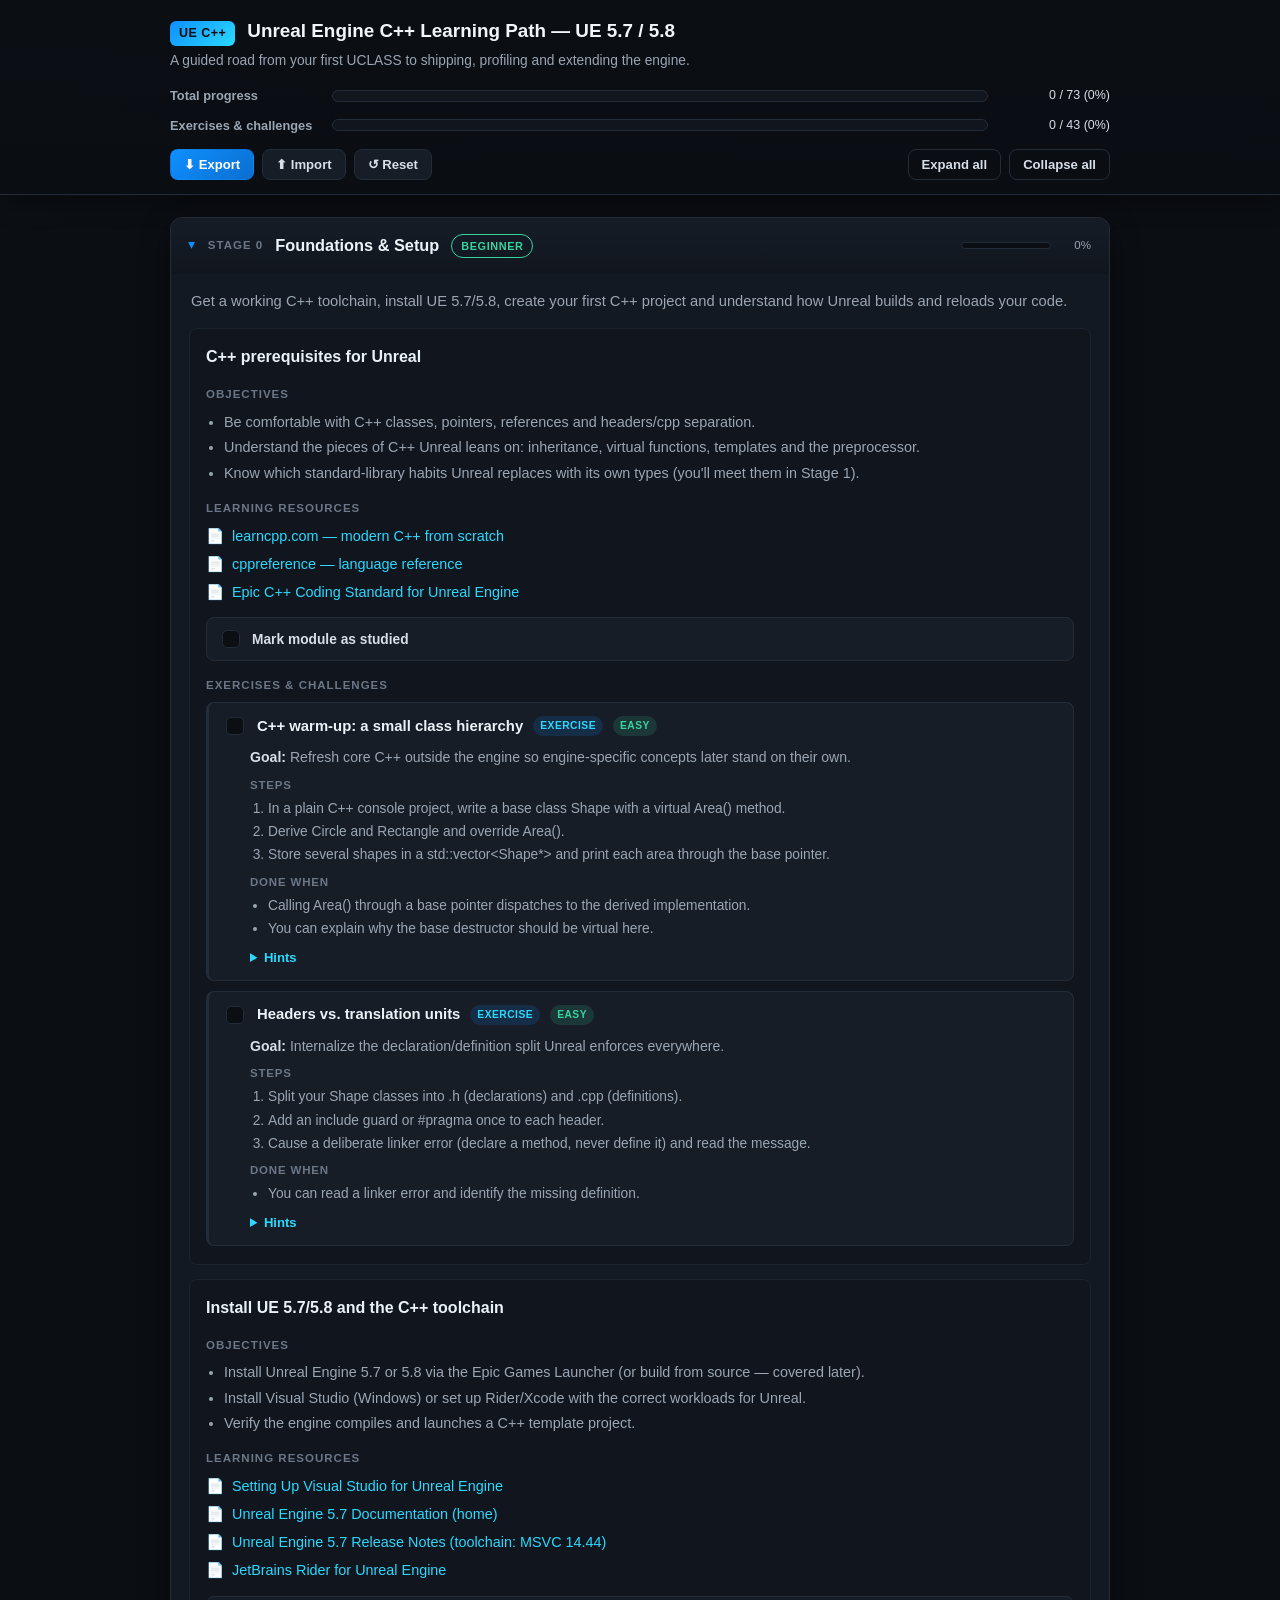
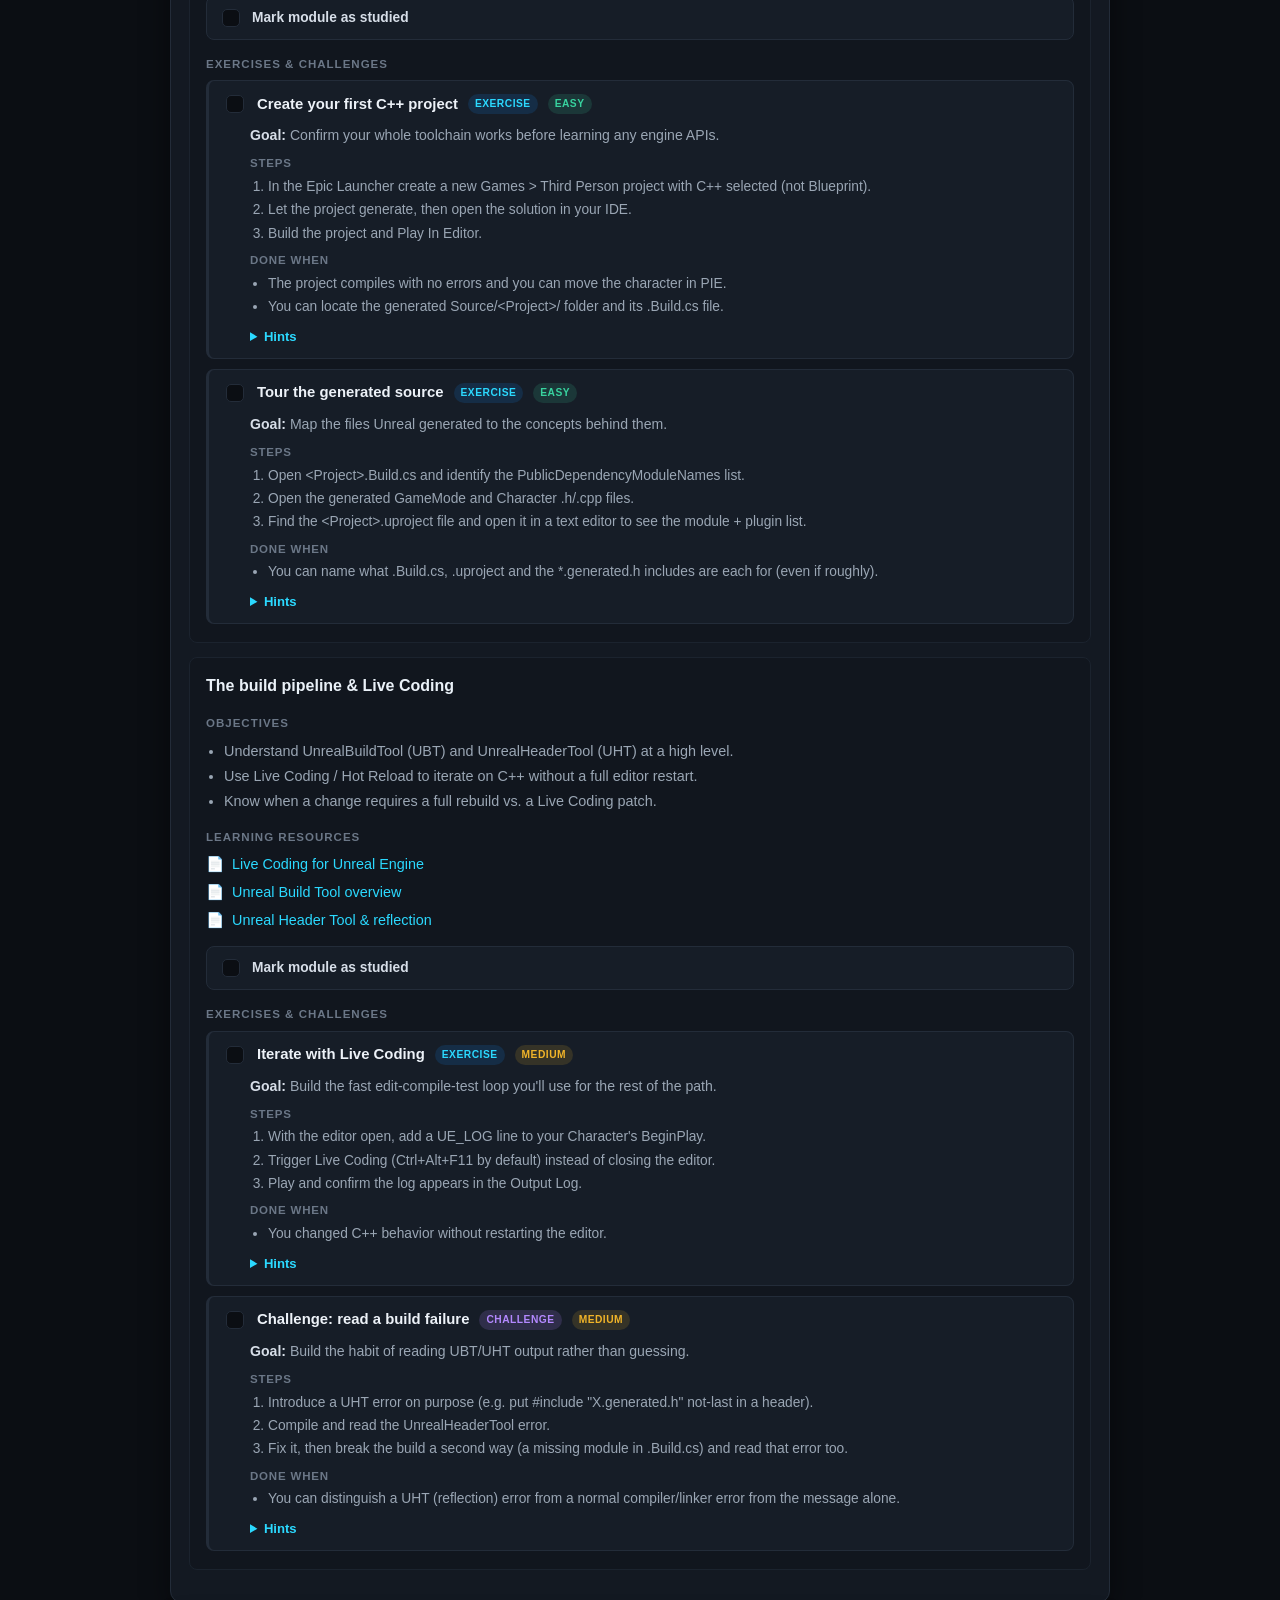
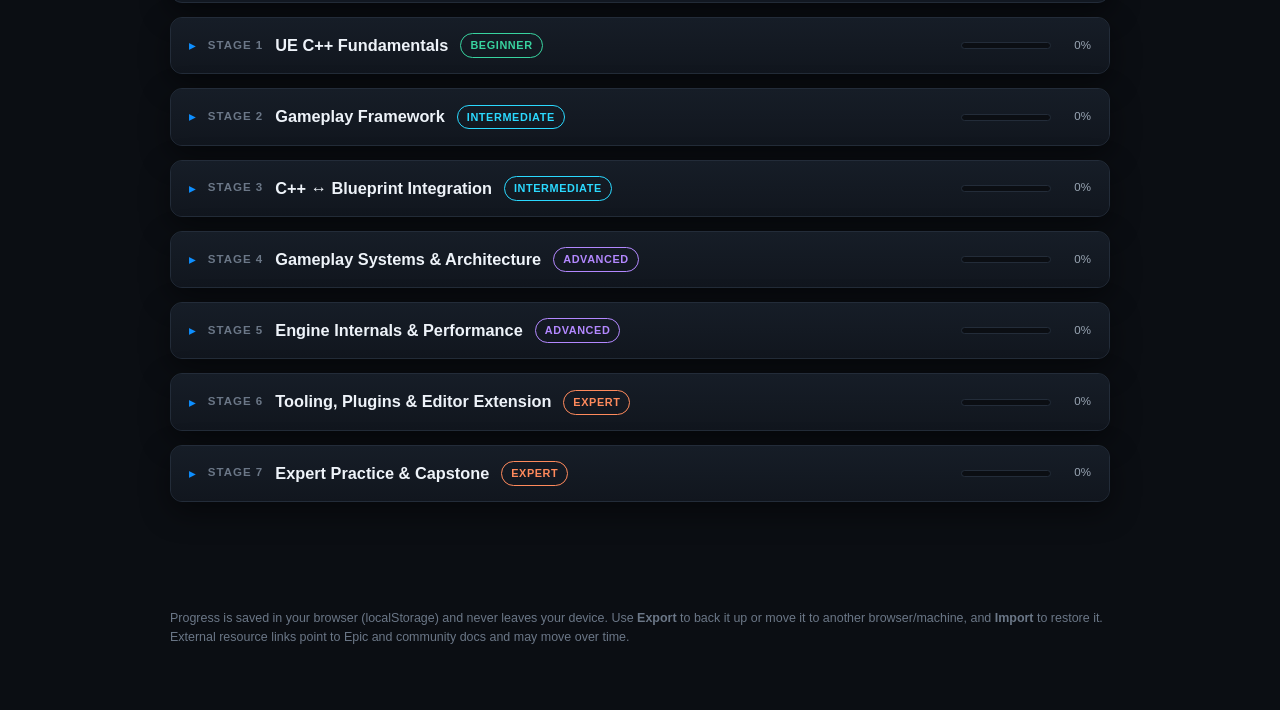
==== index.html @ 82c25a31 "Add UE 5.7/5.8 C++ learning path single-page app Beginner-to-expert curriculum (8 stages, 30 modules" ====
<!DOCTYPE html>
<html lang="en">
<head>
  <meta charset="UTF-8" />
  <meta name="viewport" content="width=device-width, initial-scale=1.0" />
  <meta name="description" content="A guided beginner-to-expert Unreal Engine 5.7/5.8 C++ learning path with exercises, challenges and trackable progress." />
  <title>Unreal Engine C++ Learning Path</title>
  <link rel="stylesheet" href="css/styles.css" />
</head>
<body>
  <header class="app-header">
    <div class="header-inner">
      <div class="title-row">
        <span class="app-logo">UE&nbsp;C++</span>
        <h1 id="app-title">Unreal Engine C++ Learning Path</h1>
      </div>
      <p id="app-subtitle"></p>

      <!-- Two progress bars: total (all items) and exercises/challenges only -->
      <div class="bars">
        <div class="bar-block">
          <span class="bar-name">Total progress</span>
          <div class="bar-track">
            <div id="total-fill" class="bar-fill" role="progressbar"
                 aria-label="Total progress" aria-valuemin="0" aria-valuemax="100" aria-valuenow="0"></div>
          </div>
          <span id="total-label" class="bar-value">0 / 0 (0%)</span>
        </div>
        <div class="bar-block">
          <span class="bar-name">Exercises &amp; challenges</span>
          <div class="bar-track">
            <div id="ex-fill" class="bar-fill" role="progressbar"
                 aria-label="Exercise and challenge progress" aria-valuemin="0" aria-valuemax="100" aria-valuenow="0"></div>
          </div>
          <span id="ex-label" class="bar-value">0 / 0 (0%)</span>
        </div>
      </div>

      <!-- Toolbar: progress import/export + view controls -->
      <div class="toolbar">
        <button id="btn-export" class="btn btn-primary" type="button" title="Download your progress as a JSON file">⬇ Export</button>
        <button id="btn-import" class="btn" type="button" title="Load progress from a JSON file">⬆ Import</button>
        <button id="btn-reset" class="btn btn-danger" type="button" title="Clear all saved progress">↺ Reset</button>
        <span class="toolbar-spacer"></span>
        <button id="btn-expand" class="btn btn-ghost" type="button">Expand all</button>
        <button id="btn-collapse" class="btn btn-ghost" type="button">Collapse all</button>
        <input id="import-file" type="file" accept="application/json,.json" hidden />
      </div>
    </div>
  </header>

  <main>
    <div id="content"><!-- stages rendered here by app.js --></div>
  </main>

  <footer class="app-footer">
    <p>
      Progress is saved in your browser (localStorage) and never leaves your device.
      Use <strong>Export</strong> to back it up or move it to another browser/machine, and <strong>Import</strong> to restore it.
      External resource links point to Epic and community docs and may move over time.
    </p>
  </footer>

  <div id="flash" class="flash" role="status" aria-live="polite"></div>

  <!-- Classic scripts (no modules / no fetch) so this works from file:// too. content.js MUST load first. -->
  <script src="js/content.js"></script>
  <script src="js/app.js"></script>
</body>
</html>
---- css/styles.css ----
/* =========================================================================
 * styles.css — UE dark / Epic-style theme for the C++ learning path.
 * Single dark theme. No external fonts/CDNs so it works offline / file://.
 * ====================================================================== */

:root {
  --bg: #0b0e13;
  --bg-elev: #11161e;
  --bg-elev-2: #161d27;
  --panel: #131922;
  --border: #232c39;
  --border-soft: #1b232e;
  --text: #d7dee8;
  --text-dim: #9aa6b4;
  --text-faint: #6b7787;
  --accent: #0e8fff;
  --accent-2: #2bd9ff;
  --accent-glow: rgba(14, 143, 255, 0.35);
  --ok: #38d39f;
  --warn: #f0b429;
  --err: #ff6b6b;

  --beginner: #38d39f;
  --intermediate: #2bd9ff;
  --advanced: #b388ff;
  --expert: #ff8a5c;

  --easy: #38d39f;
  --medium: #f0b429;
  --hard: #ff6b6b;

  --radius: 12px;
  --radius-sm: 8px;
  --shadow: 0 10px 30px rgba(0, 0, 0, 0.45);
  --maxw: 980px;
}

* { box-sizing: border-box; }

html, body { margin: 0; padding: 0; }

body {
  font-family: "Segoe UI", Roboto, Helvetica, Arial, system-ui, sans-serif;
  background:
    radial-gradient(1200px 600px at 80% -10%, rgba(14, 143, 255, 0.10), transparent 60%),
    radial-gradient(900px 500px at -10% 0%, rgba(43, 217, 255, 0.06), transparent 55%),
    var(--bg);
  color: var(--text);
  line-height: 1.55;
  min-height: 100vh;
}

a { color: var(--accent-2); text-decoration: none; }
a:hover { text-decoration: underline; }

/* ---------------------------------------------------------------- Header */
.app-header {
  position: sticky;
  top: 0;
  z-index: 50;
  background: linear-gradient(180deg, rgba(11, 14, 19, 0.98), rgba(11, 14, 19, 0.92));
  backdrop-filter: blur(8px);
  border-bottom: 1px solid var(--border);
  box-shadow: 0 6px 24px rgba(0, 0, 0, 0.4);
}

.header-inner {
  max-width: var(--maxw);
  margin: 0 auto;
  padding: 16px 20px 14px;
}

.title-row { display: flex; align-items: baseline; gap: 12px; flex-wrap: wrap; }

.app-logo {
  font-weight: 800;
  letter-spacing: 0.5px;
  font-size: 0.78rem;
  color: var(--bg);
  background: linear-gradient(135deg, var(--accent), var(--accent-2));
  padding: 3px 9px;
  border-radius: 6px;
  text-transform: uppercase;
}

#app-title {
  font-size: 1.18rem;
  font-weight: 700;
  margin: 0;
  color: #f2f6fb;
}

#app-subtitle {
  margin: 4px 0 0;
  color: var(--text-dim);
  font-size: 0.86rem;
}

/* Progress bars */
.bars { margin-top: 14px; display: grid; gap: 10px; }

.bar-block { display: grid; grid-template-columns: 150px 1fr auto; gap: 12px; align-items: center; }

.bar-name { font-size: 0.8rem; color: var(--text-dim); font-weight: 600; }

.bar-track {
  position: relative;
  height: 12px;
  background: var(--bg-elev);
  border: 1px solid var(--border);
  border-radius: 999px;
  overflow: hidden;
}

.bar-fill {
  position: absolute;
  left: 0; top: 0; bottom: 0;
  width: 0%;
  border-radius: 999px;
  transition: width 0.45s cubic-bezier(0.2, 0.8, 0.2, 1);
}

#total-fill { background: linear-gradient(90deg, var(--accent), var(--accent-2)); box-shadow: 0 0 14px var(--accent-glow); }
#ex-fill { background: linear-gradient(90deg, var(--expert), var(--warn)); box-shadow: 0 0 14px rgba(255, 138, 92, 0.3); }

.bar-value { font-size: 0.78rem; color: var(--text); font-variant-numeric: tabular-nums; min-width: 110px; text-align: right; }

/* Toolbar */
.toolbar { margin-top: 14px; display: flex; flex-wrap: wrap; gap: 8px; }

.btn {
  background: var(--bg-elev-2);
  color: var(--text);
  border: 1px solid var(--border);
  padding: 7px 13px;
  border-radius: var(--radius-sm);
  font-size: 0.82rem;
  font-weight: 600;
  cursor: pointer;
  transition: border-color 0.15s, background 0.15s, transform 0.05s;
}
.btn:hover { border-color: var(--accent); background: var(--panel); }
.btn:active { transform: translateY(1px); }
.btn-primary { background: linear-gradient(135deg, var(--accent), #0b6fd0); border-color: transparent; color: #fff; }
.btn-primary:hover { filter: brightness(1.08); }
.btn-danger:hover { border-color: var(--err); color: #ffd2d2; }
.btn-ghost { background: transparent; }

.toolbar-spacer { flex: 1 1 auto; }

/* ---------------------------------------------------------------- Main */
main { max-width: var(--maxw); margin: 0 auto; padding: 22px 20px 80px; }

/* Stage */
.stage {
  background: var(--panel);
  border: 1px solid var(--border);
  border-radius: var(--radius);
  margin-bottom: 14px;
  overflow: hidden;
  box-shadow: var(--shadow);
}

.stage-header {
  width: 100%;
  display: flex;
  align-items: center;
  gap: 12px;
  padding: 15px 18px;
  background: linear-gradient(180deg, var(--bg-elev-2), var(--bg-elev));
  border: none;
  cursor: pointer;
  text-align: left;
  color: var(--text);
  font: inherit;
}
.stage-header:hover { background: var(--bg-elev-2); }

.caret { display: inline-block; transition: transform 0.2s; color: var(--accent); font-size: 0.85rem; }
.stage.open .caret { transform: rotate(90deg); }

.stage-index { font-size: 0.72rem; color: var(--text-faint); font-weight: 700; text-transform: uppercase; letter-spacing: 1px; }
.stage-title { font-size: 1.02rem; font-weight: 700; color: #eef3f9; flex: 0 1 auto; }

.level-badge {
  font-size: 0.68rem;
  font-weight: 700;
  text-transform: uppercase;
  letter-spacing: 0.6px;
  padding: 3px 9px;
  border-radius: 999px;
  border: 1px solid currentColor;
}
.level-beginner { color: var(--beginner); }
.level-intermediate { color: var(--intermediate); }
.level-advanced { color: var(--advanced); }
.level-expert { color: var(--expert); }
.level-advanced-expert { color: var(--advanced); }

.stage-mini { margin-left: auto; display: flex; align-items: center; gap: 8px; }
.stage-mini-track { display: inline-block; width: 90px; height: 7px; background: var(--bg); border: 1px solid var(--border); border-radius: 999px; overflow: hidden; }
.stage-mini-fill { display: block; height: 100%; width: 0%; background: linear-gradient(90deg, var(--accent), var(--accent-2)); transition: width 0.4s ease; }
.stage-mini-label { font-size: 0.72rem; color: var(--text-dim); min-width: 32px; text-align: right; font-variant-numeric: tabular-nums; }

.stage-body { display: none; padding: 6px 18px 18px; }
.stage.open .stage-body { display: block; }

.stage-summary { color: var(--text-dim); margin: 10px 2px 16px; font-size: 0.92rem; }

/* Module */
.module {
  background: var(--bg-elev);
  border: 1px solid var(--border-soft);
  border-radius: var(--radius-sm);
  padding: 16px 16px 18px;
  margin-bottom: 14px;
}
.module-title { margin: 0 0 6px; font-size: 1.0rem; color: #eaf1f8; }

.section-label {
  margin: 16px 0 7px;
  font-size: 0.72rem;
  letter-spacing: 1px;
  text-transform: uppercase;
  color: var(--text-faint);
  font-weight: 700;
}

.objectives, .resources { margin: 0; padding-left: 18px; }
.objectives li { margin: 3px 0; color: var(--text-dim); font-size: 0.9rem; }

.resources { list-style: none; padding-left: 0; }
.resources li { display: flex; align-items: baseline; gap: 8px; margin: 5px 0; font-size: 0.9rem; }
.res-icon { font-size: 0.92rem; }

/* Study checkbox row */
.study-row {
  margin-top: 14px;
  display: flex;
  align-items: center;
  gap: 9px;
  padding: 9px 11px;
  background: var(--bg-elev-2);
  border: 1px solid var(--border);
  border-radius: var(--radius-sm);
}
.study-label { font-size: 0.86rem; color: var(--text); font-weight: 600; cursor: pointer; }

/* Checkboxes */
input[type="checkbox"] {
  appearance: none;
  -webkit-appearance: none;
  width: 18px; height: 18px;
  border: 1.5px solid var(--border);
  border-radius: 5px;
  background: var(--bg);
  cursor: pointer;
  position: relative;
  flex: 0 0 auto;
  transition: border-color 0.15s, background 0.15s;
}
input[type="checkbox"]:hover { border-color: var(--accent); }
input[type="checkbox"]:checked { background: linear-gradient(135deg, var(--accent), var(--accent-2)); border-color: transparent; }
input[type="checkbox"]:checked::after {
  content: "";
  position: absolute;
  left: 5px; top: 1px;
  width: 5px; height: 10px;
  border: solid #04121f;
  border-width: 0 2.5px 2.5px 0;
  transform: rotate(45deg);
}
input[type="checkbox"]:focus-visible { outline: 2px solid var(--accent-2); outline-offset: 2px; }

/* Exercises */
.exercises { display: grid; gap: 10px; }

.exercise {
  border: 1px solid var(--border);
  border-left: 3px solid var(--border);
  border-radius: var(--radius-sm);
  background: var(--bg-elev-2);
  padding: 11px 13px;
  transition: border-color 0.2s, opacity 0.2s;
}
.exercise.completed { border-left-color: var(--ok); opacity: 0.72; }
.exercise.completed .ex-title { text-decoration: line-through; text-decoration-color: var(--text-faint); }

.ex-title-row { display: flex; align-items: center; gap: 10px; cursor: pointer; flex-wrap: wrap; }
.ex-title { font-weight: 600; color: #edf2f8; font-size: 0.93rem; }

.kind-badge, .diff-badge {
  font-size: 0.64rem;
  font-weight: 700;
  text-transform: uppercase;
  letter-spacing: 0.5px;
  padding: 2px 7px;
  border-radius: 999px;
}
.kind-exercise { background: rgba(14, 143, 255, 0.14); color: var(--accent-2); }
.kind-challenge { background: rgba(179, 136, 255, 0.16); color: var(--advanced); }
.diff-easy { background: rgba(56, 211, 159, 0.14); color: var(--easy); }
.diff-medium { background: rgba(240, 180, 41, 0.14); color: var(--medium); }
.diff-hard { background: rgba(255, 107, 107, 0.14); color: var(--hard); }

.ex-body { margin-top: 9px; padding-left: 28px; }
.ex-goal { margin: 0 0 8px; font-size: 0.88rem; color: var(--text-dim); }
.ex-goal strong { color: var(--text); }
.ex-sub { margin: 8px 0 3px; font-size: 0.72rem; text-transform: uppercase; letter-spacing: 0.8px; color: var(--text-faint); font-weight: 700; }
.ex-steps, .ex-acceptance { margin: 0; padding-left: 18px; }
.ex-steps li, .ex-acceptance li { font-size: 0.86rem; color: var(--text-dim); margin: 2px 0; }

.hints { margin-top: 9px; }
.hints summary { cursor: pointer; color: var(--accent-2); font-size: 0.82rem; font-weight: 600; }
.hints summary:hover { text-decoration: underline; }
.ex-hints { margin: 6px 0 0; padding-left: 18px; }
.ex-hints li { font-size: 0.84rem; color: var(--text-dim); margin: 2px 0; }

/* Flash / toast */
.flash {
  position: fixed;
  left: 50%;
  bottom: 26px;
  transform: translateX(-50%) translateY(20px);
  background: var(--bg-elev-2);
  border: 1px solid var(--border);
  color: var(--text);
  padding: 10px 18px;
  border-radius: 999px;
  font-size: 0.86rem;
  font-weight: 600;
  box-shadow: var(--shadow);
  opacity: 0;
  pointer-events: none;
  transition: opacity 0.25s, transform 0.25s;
  z-index: 100;
}
.flash.show { opacity: 1; transform: translateX(-50%) translateY(0); }
.flash.ok { border-color: var(--ok); }
.flash.err { border-color: var(--err); color: #ffd2d2; }

/* Footer */
.app-footer {
  max-width: var(--maxw);
  margin: 0 auto;
  padding: 0 20px 50px;
  color: var(--text-faint);
  font-size: 0.78rem;
}
.app-footer a { color: var(--text-dim); }

/* ---------------------------------------------------------------- Responsive */
@media (max-width: 680px) {
  .bar-block { grid-template-columns: 1fr; gap: 4px; }
  .bar-value { text-align: left; }
  .stage-title { flex-basis: 100%; }
  .stage-mini { margin-left: 0; }
  .ex-body { padding-left: 0; }
  #app-title { font-size: 1.04rem; }
}
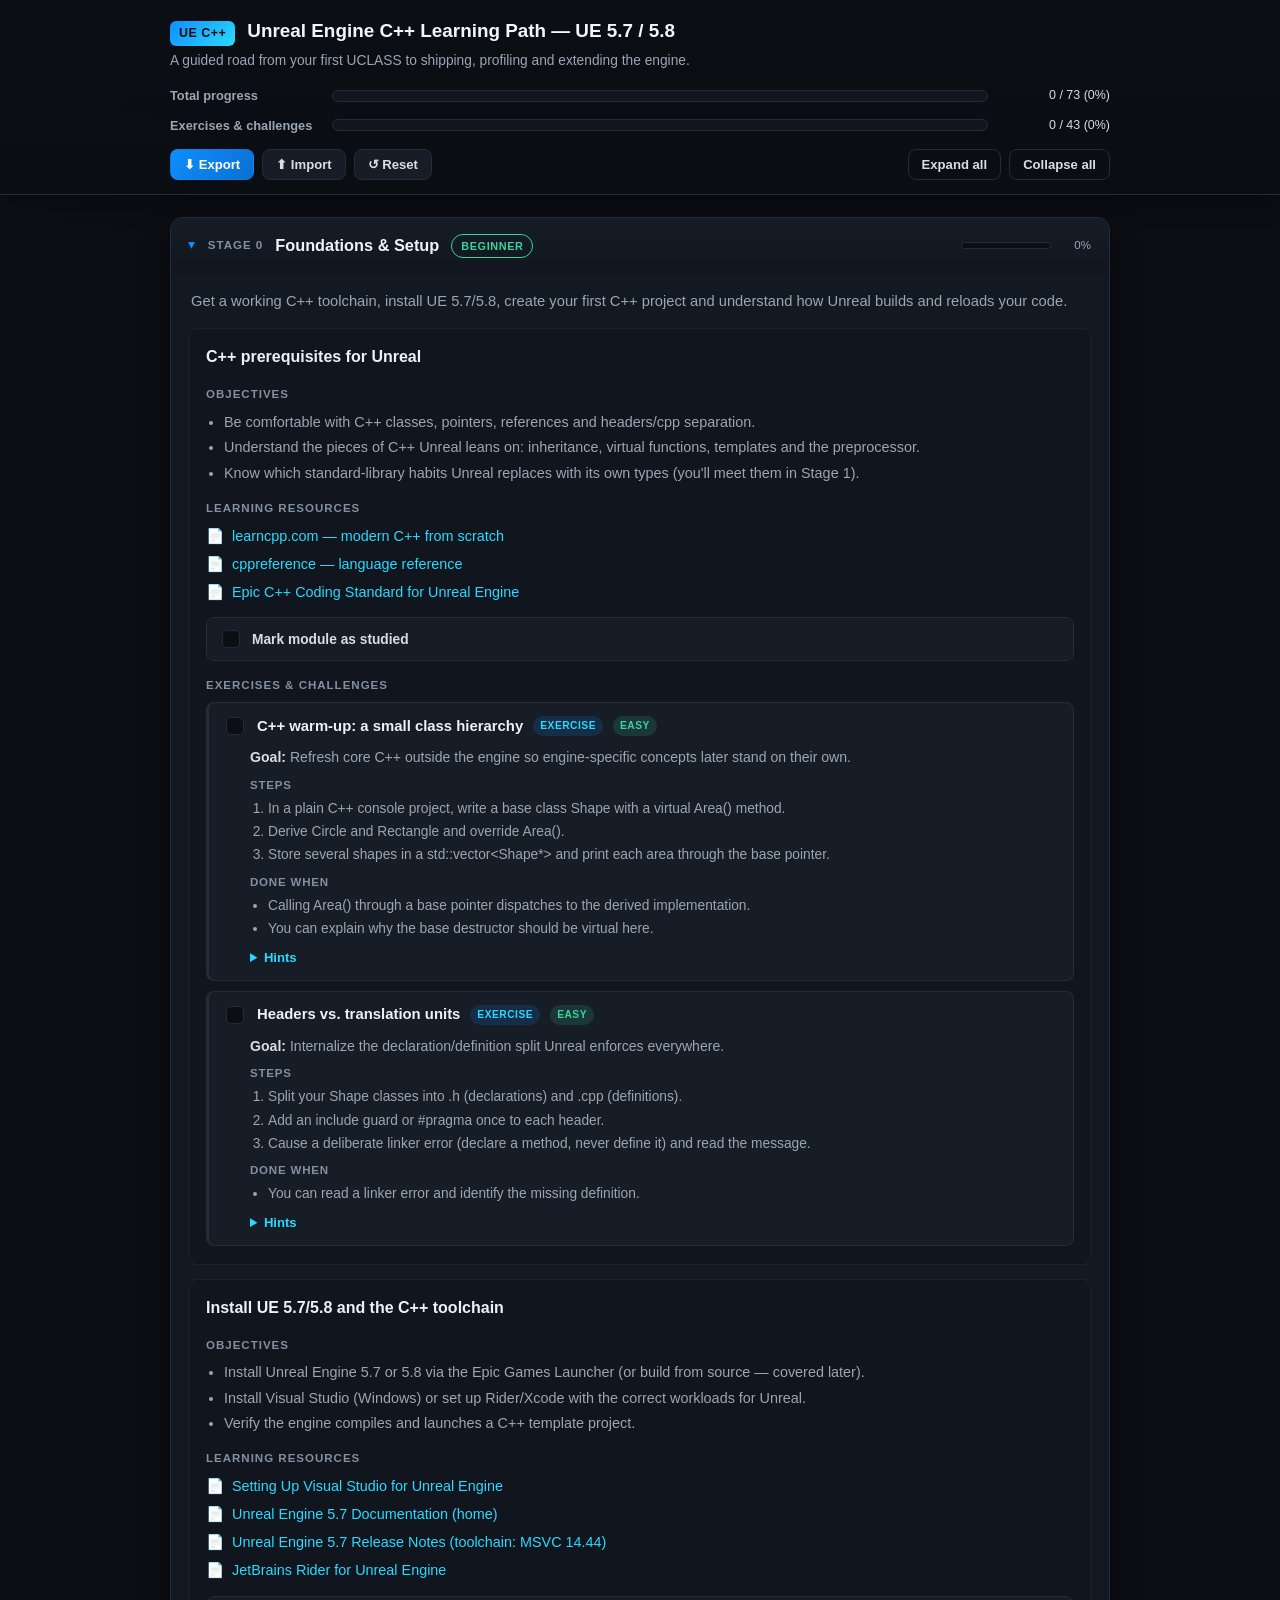
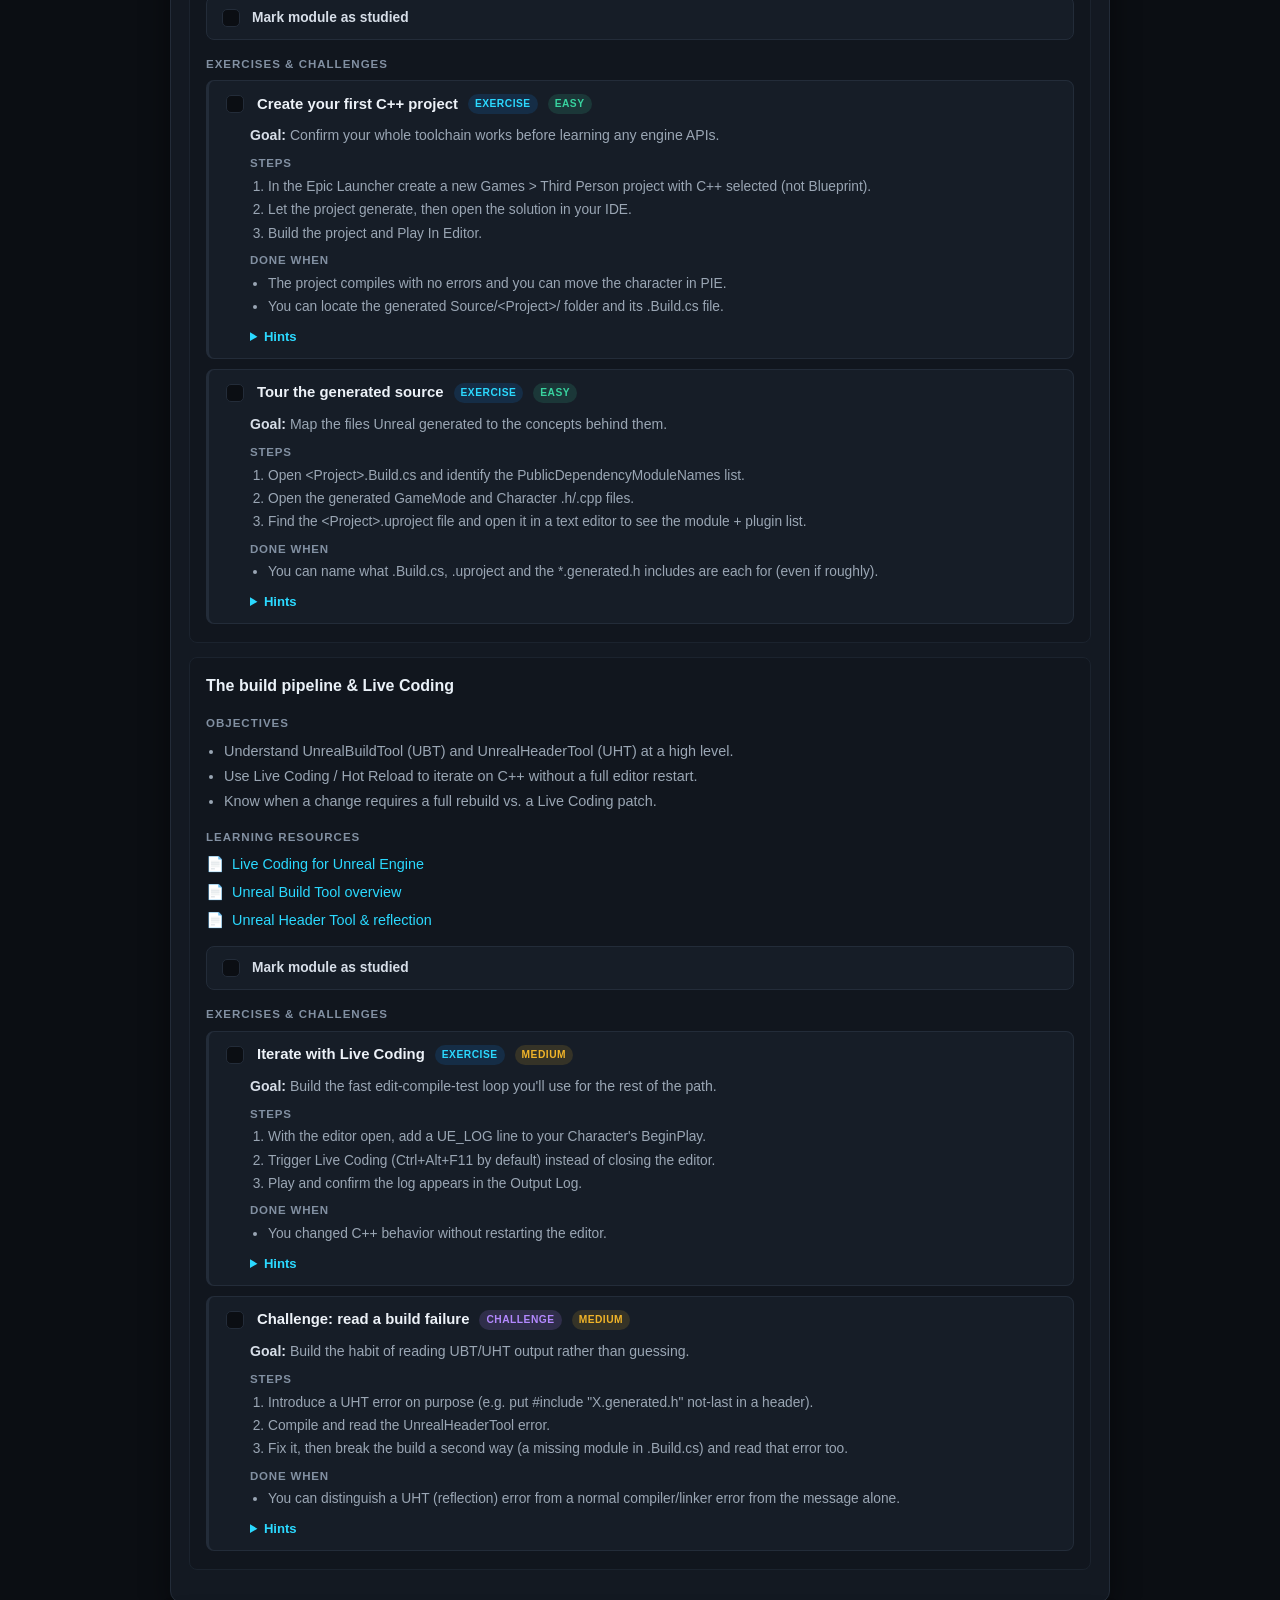
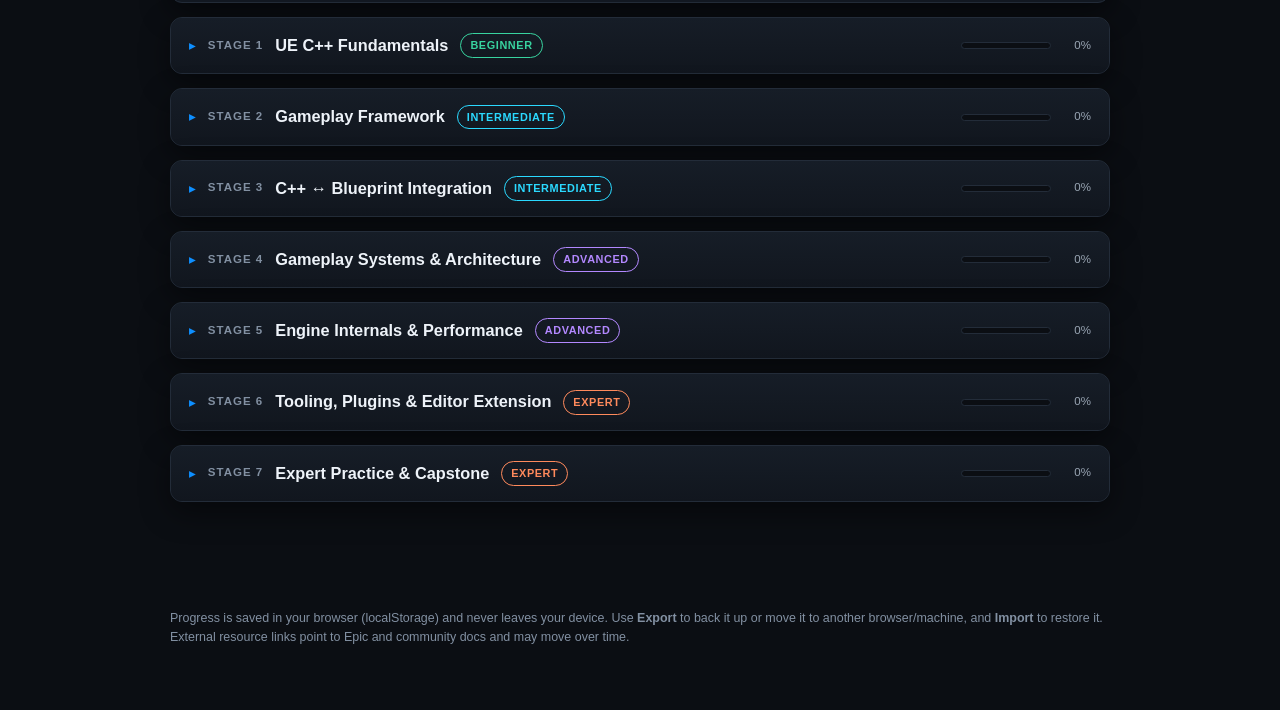
==== commit 08edbc20: "Improve accessibility, harden progress state, fix outdated doc links - Sanitize the completed-items " ====
--- a/index.html
+++ b/index.html
@@ -38,9 +38,9 @@
 
       <!-- Toolbar: progress import/export + view controls -->
       <div class="toolbar">
-        <button id="btn-export" class="btn btn-primary" type="button" title="Download your progress as a JSON file">⬇ Export</button>
-        <button id="btn-import" class="btn" type="button" title="Load progress from a JSON file">⬆ Import</button>
-        <button id="btn-reset" class="btn btn-danger" type="button" title="Clear all saved progress">↺ Reset</button>
+        <button id="btn-export" class="btn btn-primary" type="button" title="Download your progress as a JSON file"><span aria-hidden="true">⬇ </span>Export</button>
+        <button id="btn-import" class="btn" type="button" title="Load progress from a JSON file"><span aria-hidden="true">⬆ </span>Import</button>
+        <button id="btn-reset" class="btn btn-danger" type="button" title="Clear all saved progress"><span aria-hidden="true">↺ </span>Reset</button>
         <span class="toolbar-spacer"></span>
         <button id="btn-expand" class="btn btn-ghost" type="button">Expand all</button>
         <button id="btn-collapse" class="btn btn-ghost" type="button">Collapse all</button>
--- a/css/styles.css
+++ b/css/styles.css
@@ -12,7 +12,7 @@
   --border-soft: #1b232e;
   --text: #d7dee8;
   --text-dim: #9aa6b4;
-  --text-faint: #6b7787;
+  --text-faint: #8290a2; /* keeps >=4.5:1 contrast on the panel backgrounds */
   --accent: #0e8fff;
   --accent-2: #2bd9ff;
   --accent-glow: rgba(14, 143, 255, 0.35);
@@ -160,6 +160,9 @@
   overflow: hidden;
   box-shadow: var(--shadow);
 }
+
+/* heading wrapper around the disclosure button — purely structural */
+.stage-h { margin: 0; font-size: inherit; font-weight: inherit; }
 
 .stage-header {
   width: 100%;
@@ -195,7 +198,6 @@
 .level-intermediate { color: var(--intermediate); }
 .level-advanced { color: var(--advanced); }
 .level-expert { color: var(--expert); }
-.level-advanced-expert { color: var(--advanced); }
 
 .stage-mini { margin-left: auto; display: flex; align-items: center; gap: 8px; }
 .stage-mini-track { display: inline-block; width: 90px; height: 7px; background: var(--bg); border: 1px solid var(--border); border-radius: 999px; overflow: hidden; }
@@ -347,10 +349,11 @@
   color: var(--text-faint);
   font-size: 0.78rem;
 }
-.app-footer a { color: var(--text-dim); }
 
 /* ---------------------------------------------------------------- Responsive */
 @media (max-width: 680px) {
+  /* the stacked header would eat too much of a phone viewport if sticky */
+  .app-header { position: static; }
   .bar-block { grid-template-columns: 1fr; gap: 4px; }
   .bar-value { text-align: left; }
   .stage-title { flex-basis: 100%; }
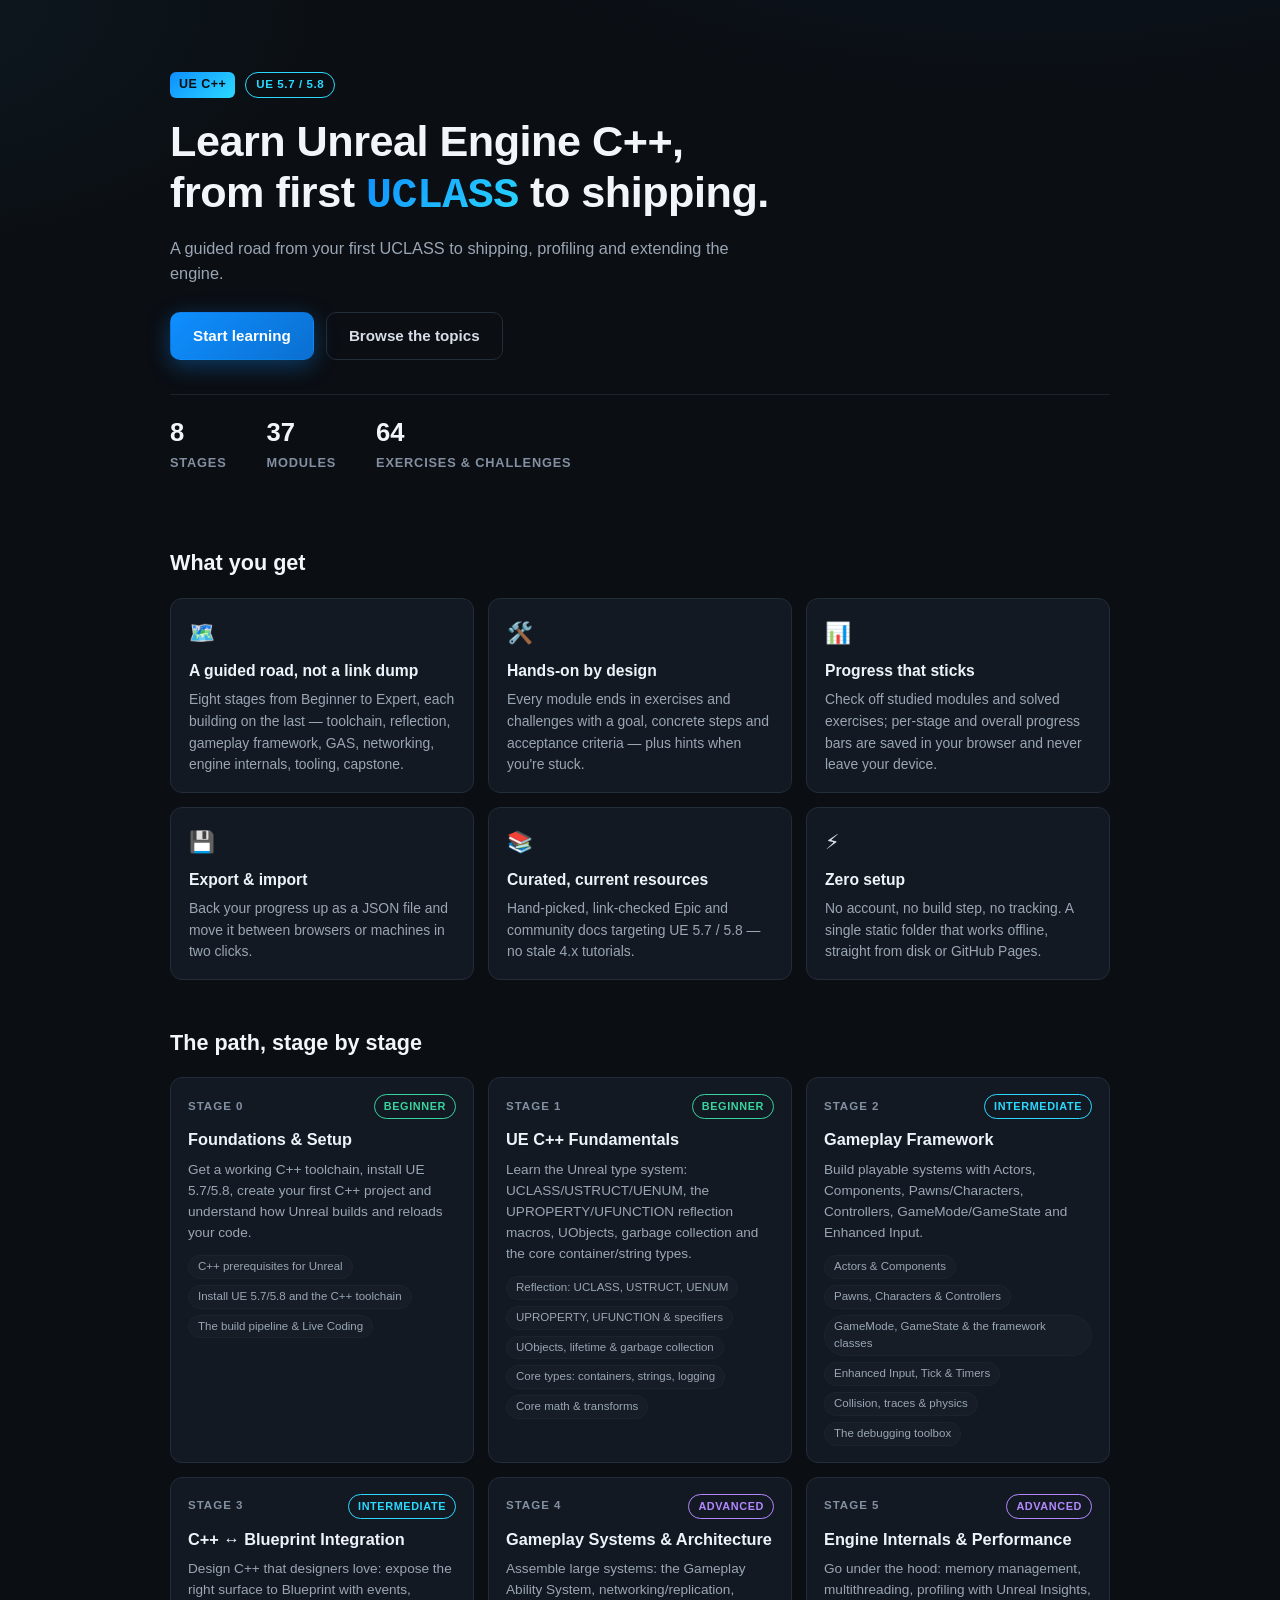
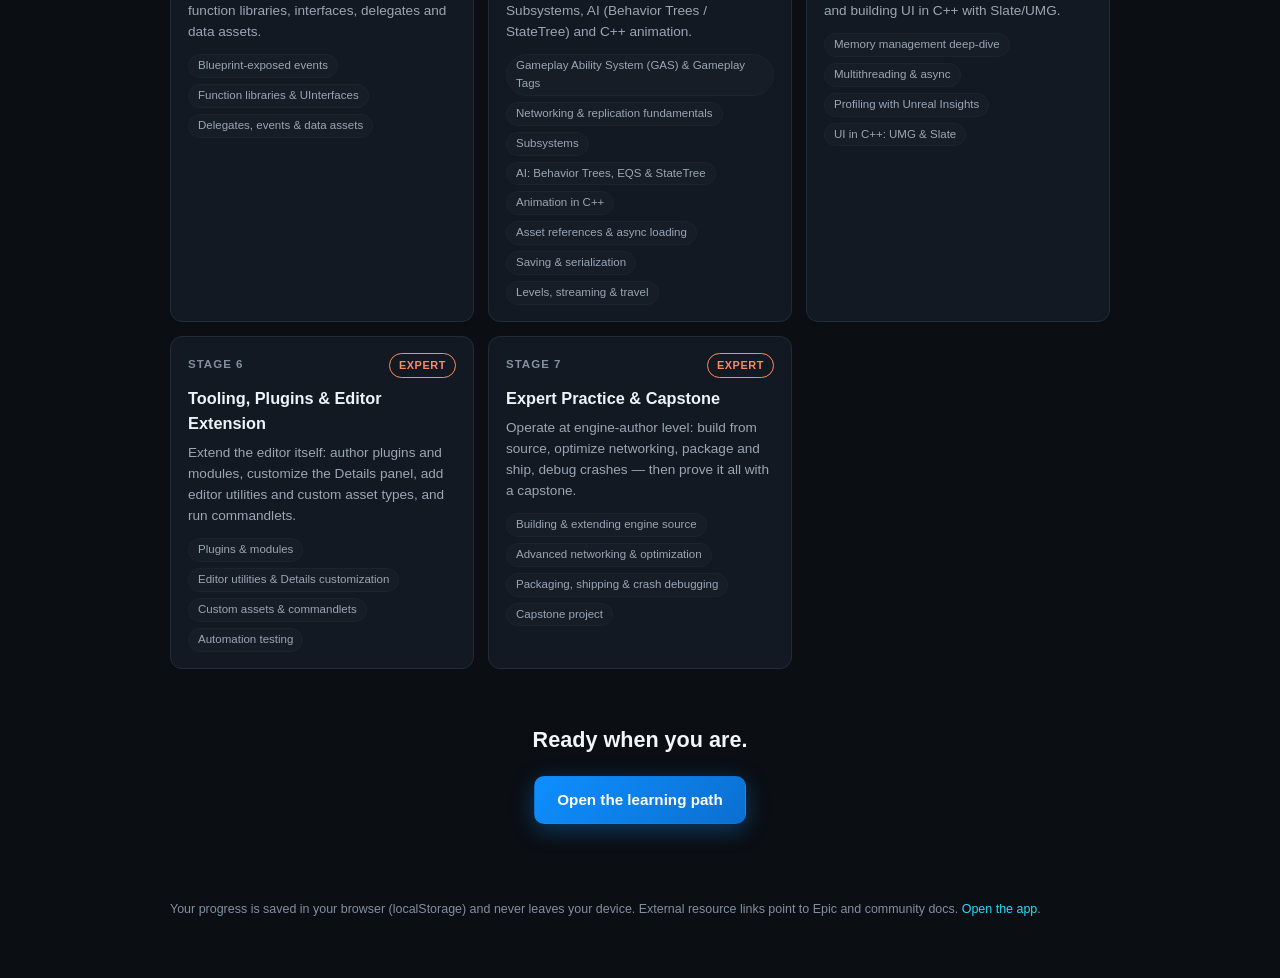
==== commit 60b4b041: "Add landing page; move the app to app.html; add SVG favicon index.html is now a small landing page c" ====
--- a/index.html
+++ b/index.html
@@ -3,68 +3,104 @@
 <head>
   <meta charset="UTF-8" />
   <meta name="viewport" content="width=device-width, initial-scale=1.0" />
-  <meta name="description" content="A guided beginner-to-expert Unreal Engine 5.7/5.8 C++ learning path with exercises, challenges and trackable progress." />
-  <title>Unreal Engine C++ Learning Path</title>
+  <meta name="description" content="A guided beginner-to-expert Unreal Engine 5.7/5.8 C++ learning path: 8 stages of modules, hands-on exercises and challenges with trackable progress." />
+  <title>Unreal Engine C++ Learning Path — from first UCLASS to shipping</title>
+  <link rel="icon" type="image/svg+xml" href="assets/favicon.svg" />
   <link rel="stylesheet" href="css/styles.css" />
 </head>
-<body>
-  <header class="app-header">
-    <div class="header-inner">
-      <div class="title-row">
+<body class="landing">
+
+  <main class="landing-main">
+
+    <!-- ============================================================ Hero -->
+    <section class="hero">
+      <div class="hero-chips">
         <span class="app-logo">UE&nbsp;C++</span>
-        <h1 id="app-title">Unreal Engine C++ Learning Path</h1>
+        <span class="version-chip" id="engine-versions">UE 5.7 / 5.8</span>
       </div>
-      <p id="app-subtitle"></p>
+      <h1 class="hero-title">Learn Unreal Engine C++,<br />from first <span class="hero-accent">UCLASS</span> to shipping.</h1>
+      <p class="hero-sub" id="hero-sub">A guided road from your first UCLASS to shipping, profiling and extending the engine.</p>
 
-      <!-- Two progress bars: total (all items) and exercises/challenges only -->
-      <div class="bars">
-        <div class="bar-block">
-          <span class="bar-name">Total progress</span>
-          <div class="bar-track">
-            <div id="total-fill" class="bar-fill" role="progressbar"
-                 aria-label="Total progress" aria-valuemin="0" aria-valuemax="100" aria-valuenow="0"></div>
-          </div>
-          <span id="total-label" class="bar-value">0 / 0 (0%)</span>
-        </div>
-        <div class="bar-block">
-          <span class="bar-name">Exercises &amp; challenges</span>
-          <div class="bar-track">
-            <div id="ex-fill" class="bar-fill" role="progressbar"
-                 aria-label="Exercise and challenge progress" aria-valuemin="0" aria-valuemax="100" aria-valuenow="0"></div>
-          </div>
-          <span id="ex-label" class="bar-value">0 / 0 (0%)</span>
-        </div>
+      <div class="hero-cta">
+        <a id="cta-start" class="btn btn-primary btn-lg" href="app.html">Start learning</a>
+        <a class="btn btn-ghost btn-lg" href="#topics">Browse the topics</a>
       </div>
 
-      <!-- Toolbar: progress import/export + view controls -->
-      <div class="toolbar">
-        <button id="btn-export" class="btn btn-primary" type="button" title="Download your progress as a JSON file"><span aria-hidden="true">⬇ </span>Export</button>
-        <button id="btn-import" class="btn" type="button" title="Load progress from a JSON file"><span aria-hidden="true">⬆ </span>Import</button>
-        <button id="btn-reset" class="btn btn-danger" type="button" title="Clear all saved progress"><span aria-hidden="true">↺ </span>Reset</button>
-        <span class="toolbar-spacer"></span>
-        <button id="btn-expand" class="btn btn-ghost" type="button">Expand all</button>
-        <button id="btn-collapse" class="btn btn-ghost" type="button">Collapse all</button>
-        <input id="import-file" type="file" accept="application/json,.json" hidden />
+      <!-- Shown by landing.js only when saved progress exists -->
+      <div id="cta-progress" class="cta-progress" hidden>
+        <div class="bar-track"><div id="cta-progress-fill" class="bar-fill"></div></div>
+        <span id="cta-progress-label" class="bar-value"></span>
       </div>
-    </div>
-  </header>
 
-  <main>
-    <div id="content"><!-- stages rendered here by app.js --></div>
+      <dl class="stats" aria-label="Curriculum size">
+        <div class="stat"><dt id="stat-stages">8</dt><dd>stages</dd></div>
+        <div class="stat"><dt id="stat-modules">37</dt><dd>modules</dd></div>
+        <div class="stat"><dt id="stat-exercises">64</dt><dd>exercises &amp; challenges</dd></div>
+      </dl>
+    </section>
+
+    <!-- ======================================================== Features -->
+    <section class="features" aria-labelledby="features-title">
+      <h2 id="features-title" class="section-title">What you get</h2>
+      <div class="feature-grid">
+        <article class="feature">
+          <span class="feature-icon" aria-hidden="true">🗺️</span>
+          <h3>A guided road, not a link dump</h3>
+          <p>Eight stages from Beginner to Expert, each building on the last — toolchain, reflection, gameplay framework, GAS, networking, engine internals, tooling, capstone.</p>
+        </article>
+        <article class="feature">
+          <span class="feature-icon" aria-hidden="true">🛠️</span>
+          <h3>Hands-on by design</h3>
+          <p>Every module ends in exercises and challenges with a goal, concrete steps and acceptance criteria — plus hints when you're stuck.</p>
+        </article>
+        <article class="feature">
+          <span class="feature-icon" aria-hidden="true">📊</span>
+          <h3>Progress that sticks</h3>
+          <p>Check off studied modules and solved exercises; per-stage and overall progress bars are saved in your browser and never leave your device.</p>
+        </article>
+        <article class="feature">
+          <span class="feature-icon" aria-hidden="true">💾</span>
+          <h3>Export &amp; import</h3>
+          <p>Back your progress up as a JSON file and move it between browsers or machines in two clicks.</p>
+        </article>
+        <article class="feature">
+          <span class="feature-icon" aria-hidden="true">📚</span>
+          <h3>Curated, current resources</h3>
+          <p>Hand-picked, link-checked Epic and community docs targeting UE 5.7 / 5.8 — no stale 4.x tutorials.</p>
+        </article>
+        <article class="feature">
+          <span class="feature-icon" aria-hidden="true">⚡</span>
+          <h3>Zero setup</h3>
+          <p>No account, no build step, no tracking. A single static folder that works offline, straight from disk or GitHub Pages.</p>
+        </article>
+      </div>
+    </section>
+
+    <!-- ========================================================== Topics -->
+    <section class="topics" id="topics" aria-labelledby="topics-title">
+      <h2 id="topics-title" class="section-title">The path, stage by stage</h2>
+      <noscript><p class="hero-sub">Enable JavaScript to see the stage overview — or jump straight into the <a href="app.html">learning path</a>.</p></noscript>
+      <div id="topic-cards" class="topic-cards"><!-- stage cards rendered by landing.js --></div>
+    </section>
+
+    <!-- ====================================================== Closing CTA -->
+    <section class="closing-cta">
+      <h2 class="section-title">Ready when you are.</h2>
+      <a class="btn btn-primary btn-lg" href="app.html">Open the learning path</a>
+    </section>
+
   </main>
 
   <footer class="app-footer">
     <p>
-      Progress is saved in your browser (localStorage) and never leaves your device.
-      Use <strong>Export</strong> to back it up or move it to another browser/machine, and <strong>Import</strong> to restore it.
-      External resource links point to Epic and community docs and may move over time.
+      Your progress is saved in your browser (localStorage) and never leaves your device.
+      External resource links point to Epic and community docs.
+      <a href="app.html">Open the app</a>.
     </p>
   </footer>
 
-  <div id="flash" class="flash" role="status" aria-live="polite"></div>
-
   <!-- Classic scripts (no modules / no fetch) so this works from file:// too. content.js MUST load first. -->
   <script src="js/content.js"></script>
-  <script src="js/app.js"></script>
+  <script src="js/landing.js"></script>
 </body>
 </html>
--- a/css/styles.css
+++ b/css/styles.css
@@ -350,6 +350,153 @@
   font-size: 0.78rem;
 }
 
+/* ---------------------------------------------------------------- Landing */
+/* index.html — marketing page sharing the app's tokens and components. */
+
+.back-link {
+  margin-left: auto;
+  font-size: 0.78rem;
+  font-weight: 600;
+  color: var(--text-dim);
+  white-space: nowrap;
+}
+.back-link:hover { color: var(--accent-2); }
+
+.landing-main { max-width: var(--maxw); margin: 0 auto; padding: 0 20px; }
+
+.section-title {
+  font-size: 1.35rem;
+  margin: 0 0 18px;
+  color: #f2f6fb;
+}
+
+/* Hero */
+.hero { padding: 72px 0 44px; }
+
+.hero-chips { display: flex; align-items: center; gap: 10px; margin-bottom: 18px; }
+
+.version-chip {
+  font-size: 0.72rem;
+  font-weight: 700;
+  letter-spacing: 0.6px;
+  text-transform: uppercase;
+  color: var(--accent-2);
+  border: 1px solid var(--accent-2);
+  border-radius: 999px;
+  padding: 3px 10px;
+}
+
+.hero-title {
+  margin: 0 0 14px;
+  font-size: clamp(1.7rem, 4.5vw, 2.7rem);
+  line-height: 1.18;
+  color: #f2f6fb;
+  letter-spacing: -0.5px;
+}
+
+.hero-accent {
+  background: linear-gradient(135deg, var(--accent), var(--accent-2));
+  -webkit-background-clip: text;
+  background-clip: text;
+  color: transparent;
+  font-family: Consolas, "Cascadia Code", monospace;
+}
+
+.hero-sub {
+  margin: 0 0 26px;
+  max-width: 560px;
+  color: var(--text-dim);
+  font-size: 1.02rem;
+}
+
+.hero-cta { display: flex; flex-wrap: wrap; gap: 12px; align-items: center; }
+
+.btn-lg { padding: 11px 22px; font-size: 0.95rem; border-radius: 10px; }
+a.btn { display: inline-block; }
+a.btn:hover { text-decoration: none; }
+a.btn-primary { box-shadow: 0 6px 22px var(--accent-glow); }
+
+.cta-progress {
+  margin-top: 16px;
+  max-width: 420px;
+  display: grid;
+  grid-template-columns: 1fr auto;
+  gap: 12px;
+  align-items: center;
+}
+.cta-progress[hidden] { display: none; }
+.cta-progress .bar-fill { background: linear-gradient(90deg, var(--accent), var(--accent-2)); box-shadow: 0 0 14px var(--accent-glow); }
+
+/* Stats strip */
+.stats {
+  display: flex;
+  flex-wrap: wrap;
+  gap: 12px 40px;
+  margin: 34px 0 0;
+  padding: 18px 0 0;
+  border-top: 1px solid var(--border-soft);
+}
+.stat dt {
+  font-size: 1.6rem;
+  font-weight: 800;
+  color: #f2f6fb;
+  font-variant-numeric: tabular-nums;
+}
+.stat dd { margin: 0; font-size: 0.8rem; color: var(--text-faint); text-transform: uppercase; letter-spacing: 0.8px; font-weight: 600; }
+
+/* Features */
+.features { padding: 30px 0 10px; }
+
+.feature-grid {
+  display: grid;
+  grid-template-columns: repeat(auto-fit, minmax(250px, 1fr));
+  gap: 14px;
+}
+
+.feature {
+  background: var(--panel);
+  border: 1px solid var(--border);
+  border-radius: var(--radius);
+  padding: 18px 18px 16px;
+}
+.feature-icon { font-size: 1.3rem; }
+.feature h3 { margin: 10px 0 6px; font-size: 0.98rem; color: #eef3f9; }
+.feature p { margin: 0; font-size: 0.87rem; color: var(--text-dim); }
+
+/* Topics */
+.topics { padding: 36px 0 10px; }
+
+.topic-cards { display: grid; grid-template-columns: repeat(auto-fit, minmax(290px, 1fr)); gap: 14px; }
+
+.topic-card {
+  display: block;
+  background: var(--panel);
+  border: 1px solid var(--border);
+  border-radius: var(--radius);
+  padding: 16px 17px;
+  color: inherit;
+  transition: border-color 0.15s, transform 0.15s;
+}
+.topic-card:hover { border-color: var(--accent); text-decoration: none; transform: translateY(-2px); }
+
+.topic-card-head { display: flex; align-items: center; justify-content: space-between; gap: 10px; }
+.topic-card-title { margin: 8px 0 6px; font-size: 1.02rem; color: #eef3f9; }
+.topic-card-summary { margin: 0 0 12px; font-size: 0.85rem; color: var(--text-dim); }
+
+.module-chips { list-style: none; margin: 0; padding: 0; display: flex; flex-wrap: wrap; gap: 6px; }
+.module-chip {
+  font-size: 0.72rem;
+  color: var(--text-dim);
+  background: var(--bg-elev-2);
+  border: 1px solid var(--border-soft);
+  border-radius: 999px;
+  padding: 2px 9px;
+}
+
+/* Closing CTA */
+.closing-cta { padding: 44px 0 64px; text-align: center; }
+.closing-cta .section-title { margin-bottom: 20px; }
+
 /* ---------------------------------------------------------------- Responsive */
 @media (max-width: 680px) {
   /* the stacked header would eat too much of a phone viewport if sticky */
@@ -360,4 +507,8 @@
   .stage-mini { margin-left: 0; }
   .ex-body { padding-left: 0; }
   #app-title { font-size: 1.04rem; }
-}
+
+  .hero { padding: 44px 0 30px; }
+  .stats { gap: 10px 26px; }
+  .back-link { flex-basis: 100%; margin-left: 0; }
+}
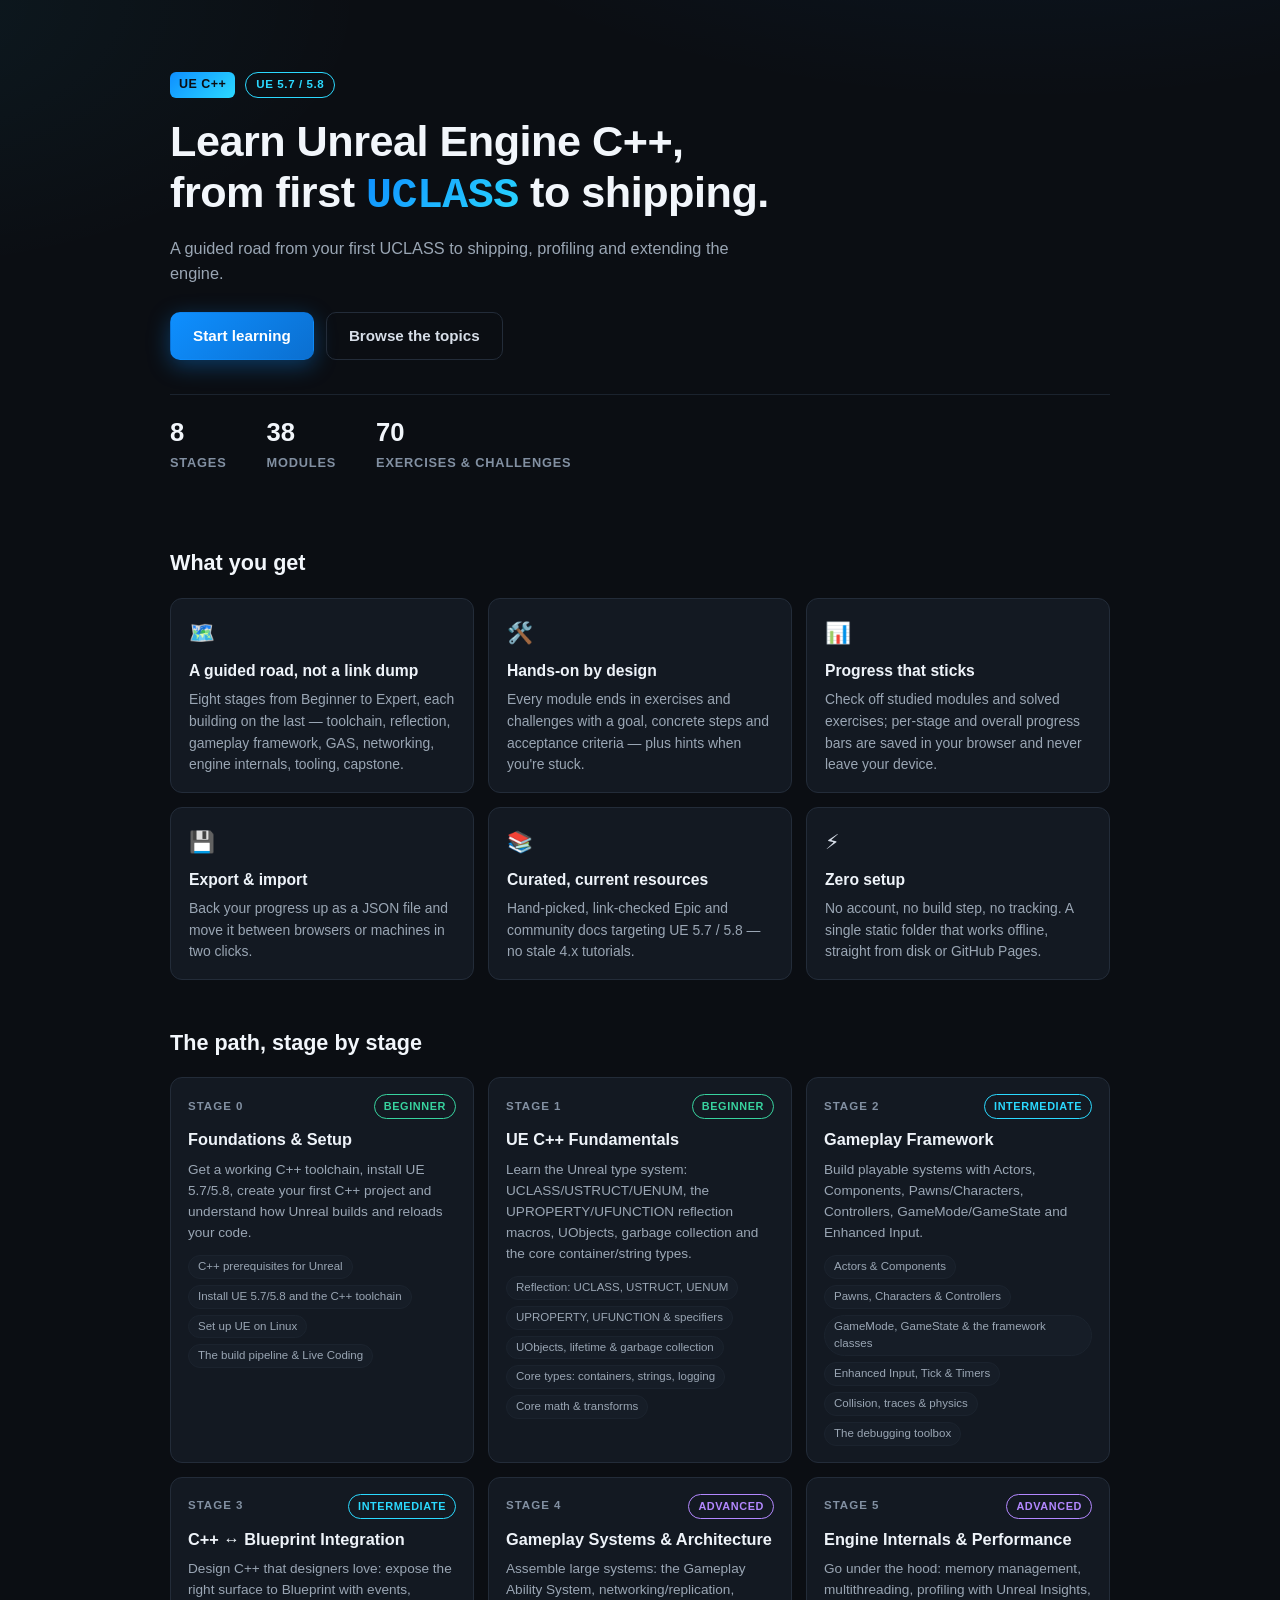
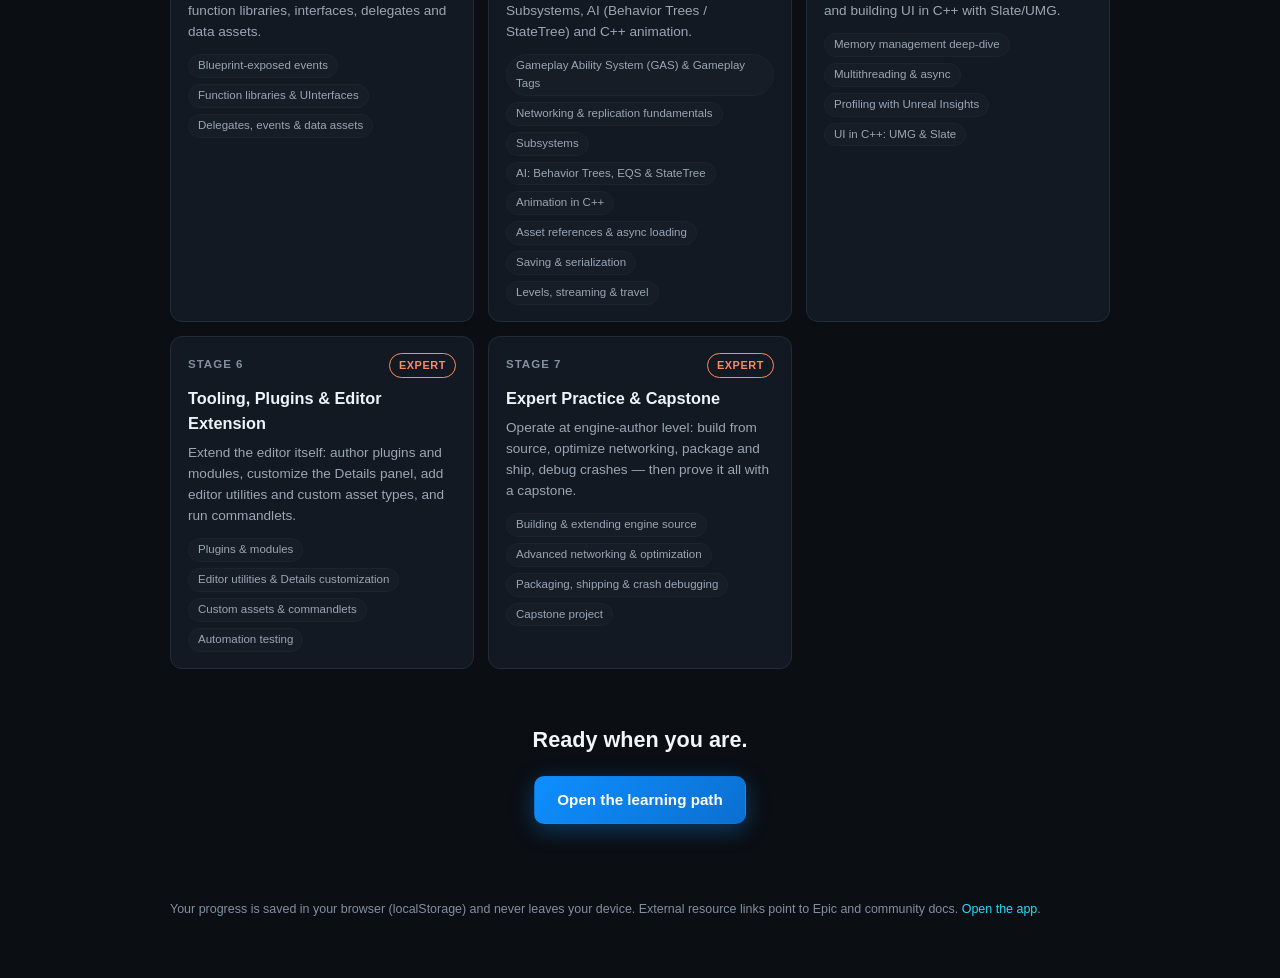
==== commit 47e85d5a: "Add Linux-specific module and exercises - New Stage 0 module "Set up UE on Linux": binary release vs" ====
--- a/index.html
+++ b/index.html
@@ -34,8 +34,8 @@
 
       <dl class="stats" aria-label="Curriculum size">
         <div class="stat"><dt id="stat-stages">8</dt><dd>stages</dd></div>
-        <div class="stat"><dt id="stat-modules">37</dt><dd>modules</dd></div>
-        <div class="stat"><dt id="stat-exercises">64</dt><dd>exercises &amp; challenges</dd></div>
+        <div class="stat"><dt id="stat-modules">38</dt><dd>modules</dd></div>
+        <div class="stat"><dt id="stat-exercises">70</dt><dd>exercises &amp; challenges</dd></div>
       </dl>
     </section>
 
--- a/css/styles.css
+++ b/css/styles.css
@@ -339,6 +339,7 @@
 }
 .flash.show { opacity: 1; transform: translateX(-50%) translateY(0); }
 .flash.ok { border-color: var(--ok); }
+.flash.warn { border-color: var(--warn); }
 .flash.err { border-color: var(--err); color: #ffd2d2; }
 
 /* Footer */
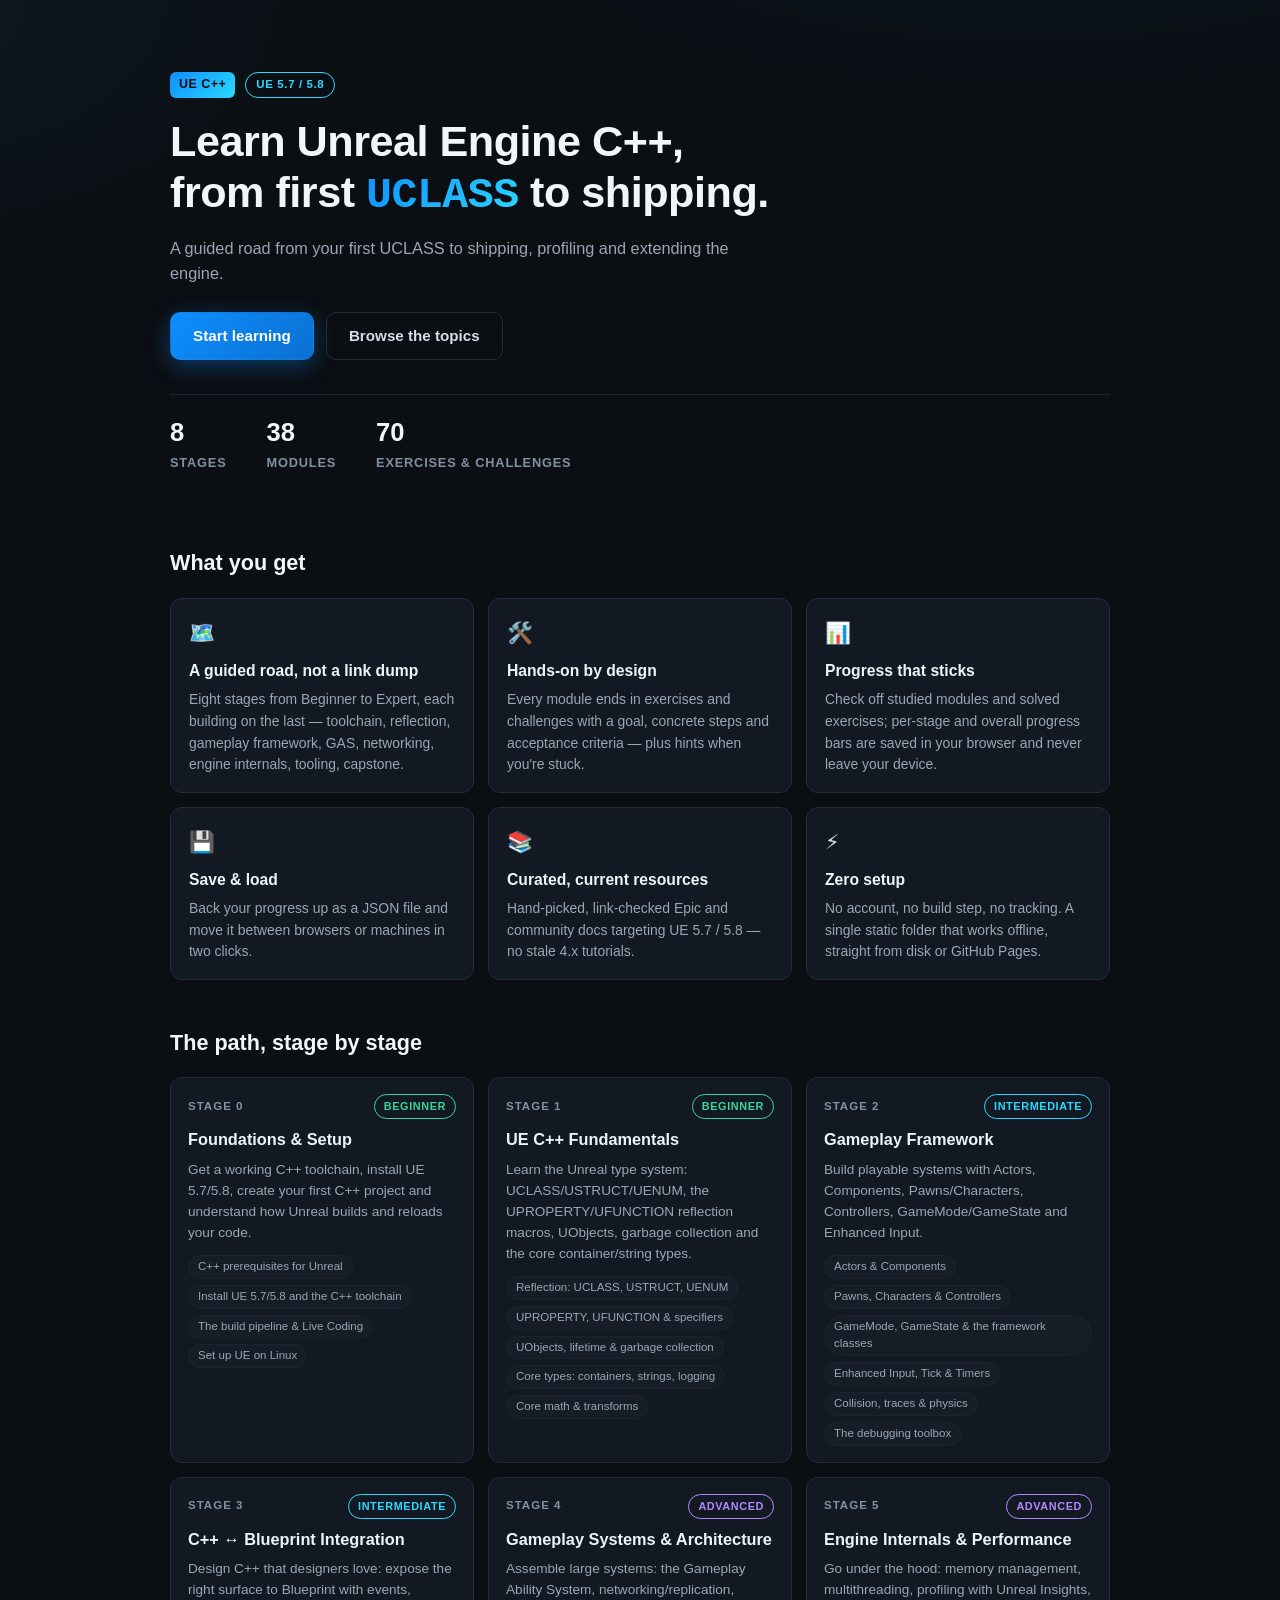
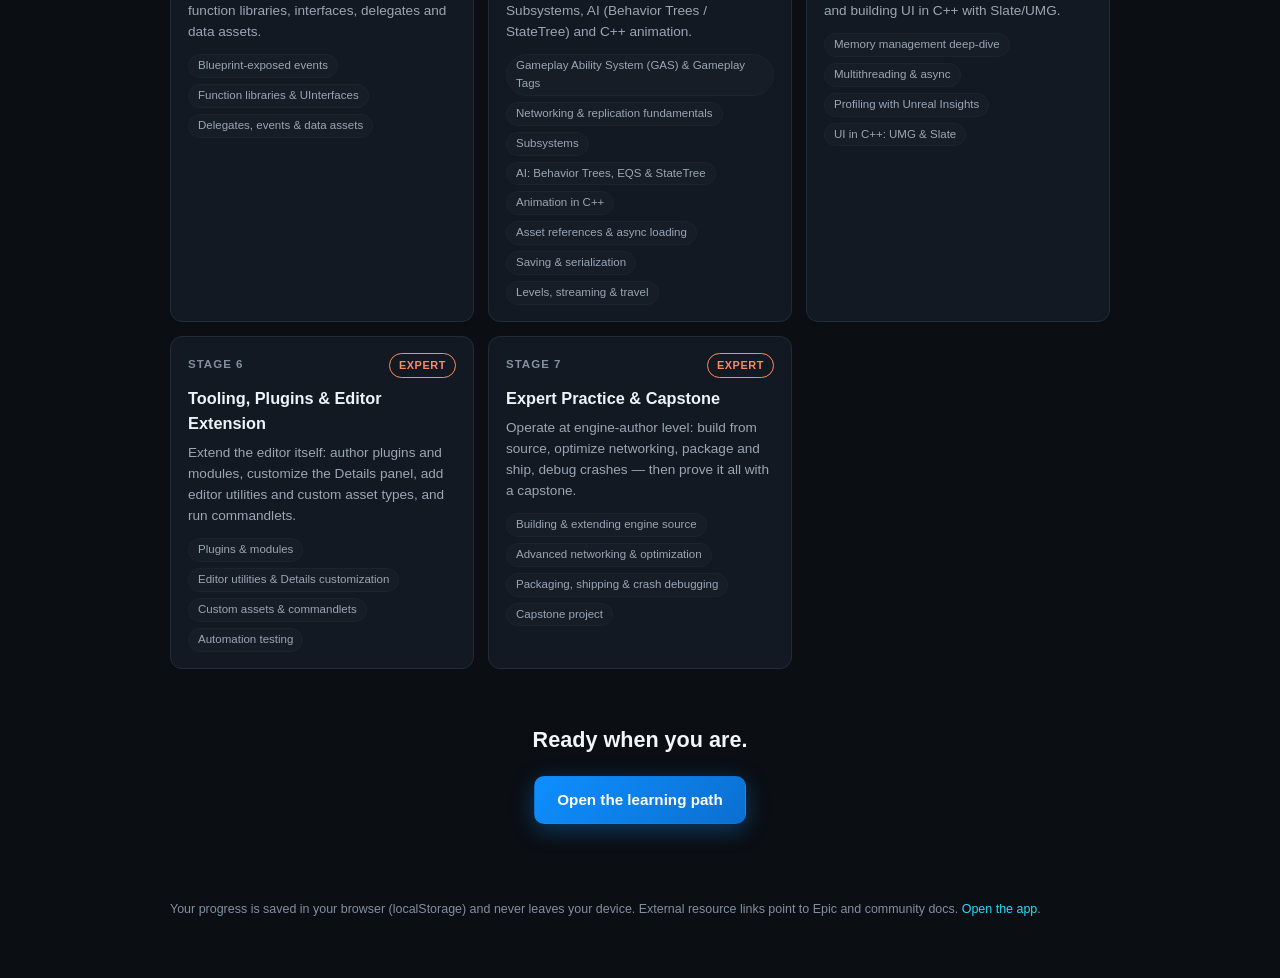
==== commit 41e89682: "Rename Import/Export UI to Load/Save User-facing labels, tooltips, messages and confirm dialogs only" ====
--- a/index.html
+++ b/index.html
@@ -60,7 +60,7 @@
         </article>
         <article class="feature">
           <span class="feature-icon" aria-hidden="true">💾</span>
-          <h3>Export &amp; import</h3>
+          <h3>Save &amp; load</h3>
           <p>Back your progress up as a JSON file and move it between browsers or machines in two clicks.</p>
         </article>
         <article class="feature">
